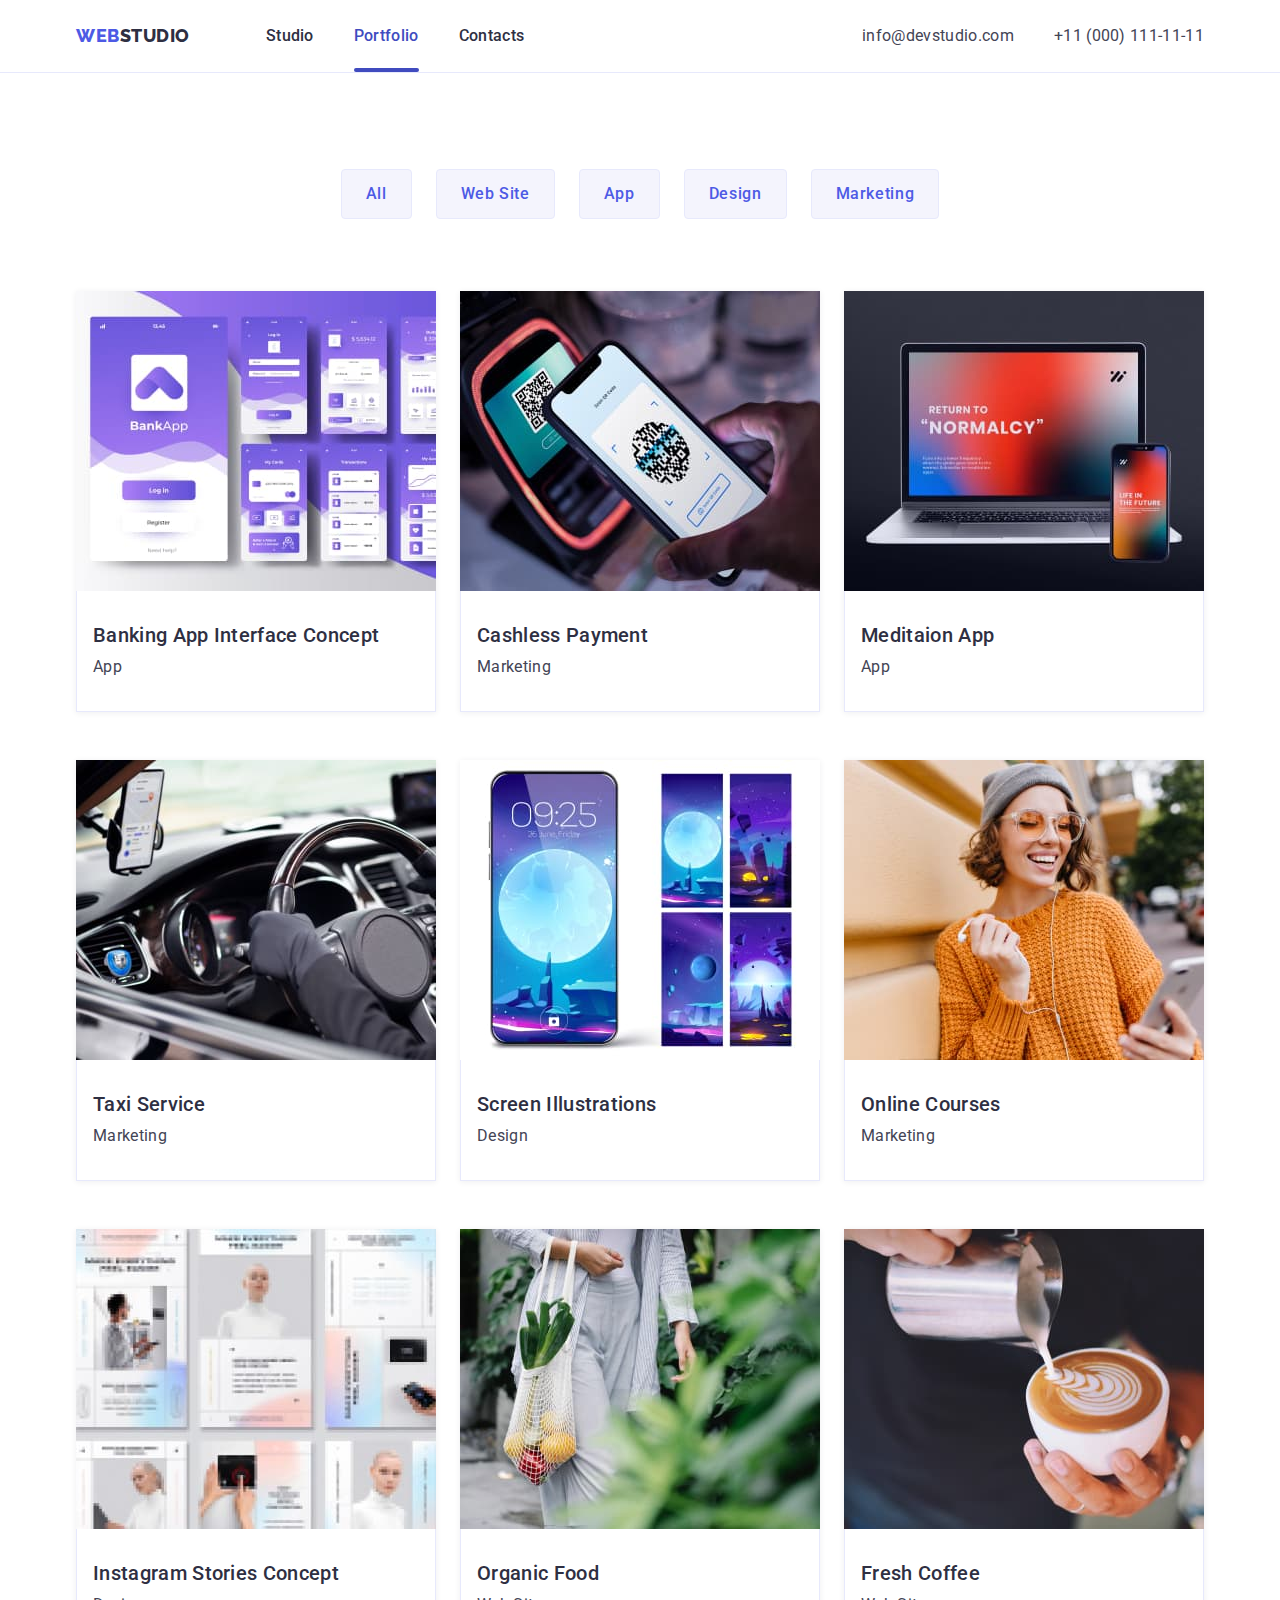
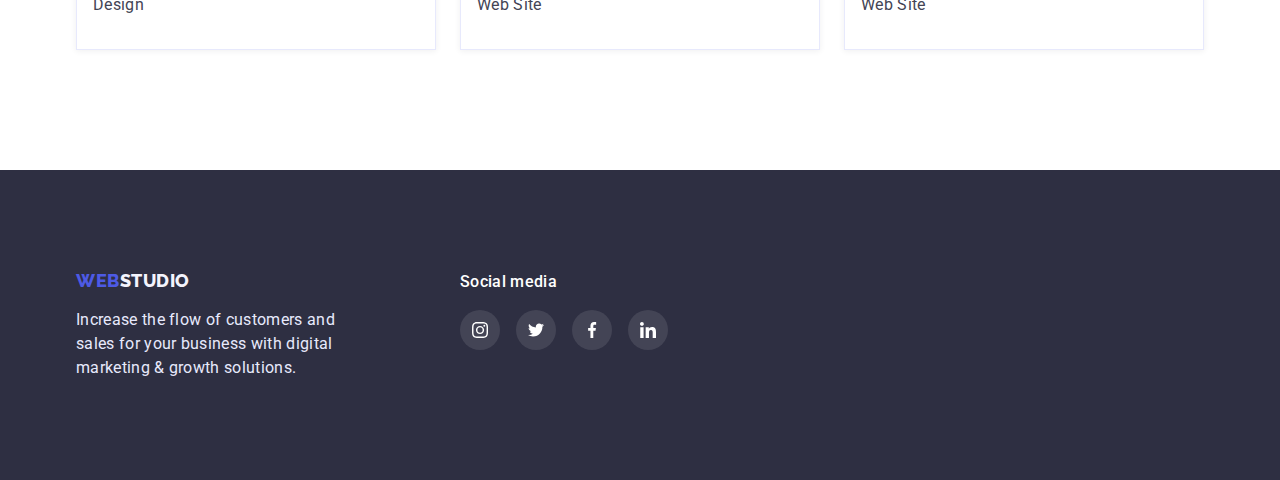
==== portfolio.html @ 0b88142a "copied homework5" ====
<!DOCTYPE html>
<html lang="en">
  <head>
    <meta charset="UTF-8" />
    <meta http-equiv="X-UA-Compatible" content="IE=edge" />
    <meta name="viewport" content="width=device-width, initial-scale=1.0" />
    <title>Portfolio</title>
    <link rel="preconnect" href="https://fonts.googleapis.com" />
    <link rel="preconnect" href="https://fonts.gstatic.com" crossorigin />
    <link
      href="https://fonts.googleapis.com/css2?family=Raleway:wght@800&family=Roboto:wght@400;500;700&display=swap"
      rel="stylesheet"
    />
    <link
      rel="stylesheet"
      href="https://cdn.jsdelivr.net/npm/modern-normalize@1.1.0/modern-normalize.min.css"
    />
    <link rel="stylesheet" href="./css/styles.css" />
  </head>
  <body>
    <header class="top-header">
      <div class="container header-container">
        <nav class="top-nav">
          <a class="link-logo link" href="./index.html"
            ><span class="web-top">Web</span
            ><span class="studio-top">Studio</span></a
          >
          <ul class="menu list">
            <li class="menu-item">
              <a class="menu-link link" href="./index.html">Studio</a>
            </li>
            <li class="menu-item">
              <a class="menu-link link active-menu" href="./portfolio.html">Portfolio</a>
            </li>
            <li class="menu-item">
              <a class="menu-link link" href="#">Contacts</a>
            </li>
          </ul>
        </nav>
        <!--contacts-->
        <ul class="list-contacts list">
          <li class="contact-item">
            <a class="email link" href="mailto:info@devstudio.com"
              >info@devstudio.com</a
            >
          </li>
          <li class="contact-item">
            <a class="phone-number link" href="tel:+110001111111"
              >+11 (000) 111-11-11</a
            >
          </li>
        </ul>
      </div>
    </header>
    <main>
      <!--Portfolio-->
      <section class="section-portfolio">
        <div class="container">
          <h1 class="visually-hidden">Portfolio</h1>
          <ul class="list-filter-buttons list list-indent">
            <li><button class="filter-button" type="button">All</button></li>
            <li>
              <button class="filter-button" type="button">Web Site</button>
            </li>
            <li><button class="filter-button" type="button">App</button></li>
            <li><button class="filter-button" type="button">Design</button></li>
            <li>
              <button class="filter-button" type="button">Marketing</button>
            </li>
          </ul>
          <ul class="our-works list list-indent">
            <li class="our-works-item">
              <a class="our-works-link link" href="#">
                <div class="our-works-wrapper">
                  <img
                    src="./images/portfolio/banking_app.jpg"
                    width="360"
                    height="300"
                    alt="Banking App"
                  />
                  <p class="overlay">
                    14 Stylish and User-Friendly App Design Concepts · Task
                    Manager App · Calorie Tracker App · Exotic Fruit Ecommerce
                    App · Cloud Storage App
                  </p>
                </div>
                <div class="our-works-description">
                  <h2 class="text-header-subtitle">
                    Banking App Interface Concept
                  </h2>
                  <p class="text-description">App</p>
                </div></a
              >
            </li>
            <li class="our-works-item">
              <a class="our-works-link link" href="#">
                <div class="our-works-wrapper">
                  <img
                    src="./images/portfolio/cashless_payment.jpg"
                    width="360"
                    height="300"
                    alt="Cashless Payment"
                  />
                  <p class="overlay">
                    14 Stylish and User-Friendly App Design Concepts · Task
                    Manager App · Calorie Tracker App · Exotic Fruit Ecommerce
                    App · Cloud Storage App
                  </p>
                </div>
                <div class="our-works-description">
                  <h2 class="text-header-subtitle">Cashless Payment</h2>
                  <p class="text-description">Marketing</p>
                </div></a
              >
            </li>
            <li class="our-works-item">
              <a class="our-works-link link" href="#">
                <div class="our-works-wrapper">
                  <img
                    src="./images/portfolio/meditation_app.jpg"
                    width="360"
                    height="300"
                    alt="Meditaion App"
                  />
                  <p class="overlay">
                    14 Stylish and User-Friendly App Design Concepts · Task
                    Manager App · Calorie Tracker App · Exotic Fruit Ecommerce
                    App · Cloud Storage App
                  </p>
                </div>
                <div class="our-works-description">
                  <h2 class="text-header-subtitle">Meditaion App</h2>
                  <p class="text-description">App</p>
                </div></a
              >
            </li>
            <li class="our-works-item">
              <a class="our-works-link link" href="#">
                <div class="our-works-wrapper">
                  <img
                    src="./images/portfolio/taxi_service.jpg"
                    width="360"
                    height="300"
                    alt="Taxi Service"
                  />
                  <p class="overlay">
                    14 Stylish and User-Friendly App Design Concepts · Task
                    Manager App · Calorie Tracker App · Exotic Fruit Ecommerce
                    App · Cloud Storage App
                  </p>
                </div>
                <div class="our-works-description">
                  <h2 class="text-header-subtitle">Taxi Service</h2>
                  <p class="text-description">Marketing</p>
                </div></a
              >
            </li>
            <li class="our-works-item">
              <a class="our-works-link link" href="#">
                <div class="our-works-wrapper">
                  <img
                    src="./images/portfolio/screen_illustrations.jpg"
                    width="360"
                    height="300"
                    alt="Screen Illustrations"
                  />
                  <p class="overlay">
                    14 Stylish and User-Friendly App Design Concepts · Task
                    Manager App · Calorie Tracker App · Exotic Fruit Ecommerce
                    App · Cloud Storage App
                  </p>
                </div>
                <div class="our-works-description">
                  <h2 class="text-header-subtitle">Screen Illustrations</h2>
                  <p class="text-description">Design</p>
                </div>
              </a>
            </li>
            <li class="our-works-item">
              <a class="our-works-link link" href="#">
                <div class="our-works-wrapper">
                  <img
                    src="./images/portfolio/online_courses.jpg"
                    width="360"
                    height="300"
                    alt="Online Courses"
                  />
                  <p class="overlay">
                    14 Stylish and User-Friendly App Design Concepts · Task
                    Manager App · Calorie Tracker App · Exotic Fruit Ecommerce
                    App · Cloud Storage App
                  </p>
                </div>
                <div class="our-works-description">
                  <h2 class="text-header-subtitle">Online Courses</h2>
                  <p class="text-description">Marketing</p>
                </div>
              </a>
            </li>
            <li class="our-works-item">
              <a class="our-works-link link" href="#">
                <div class="our-works-wrapper">
                  <img
                    src="./images/portfolio/instagram_stories.jpg"
                    width="360"
                    height="300"
                    alt="Instagram Stories Concept"
                  />
                  <p class="overlay">
                    14 Stylish and User-Friendly App Design Concepts · Task
                    Manager App · Calorie Tracker App · Exotic Fruit Ecommerce
                    App · Cloud Storage App
                  </p>
                </div>
                <div class="our-works-description">
                  <h2 class="text-header-subtitle">
                    Instagram Stories Concept
                  </h2>
                  <p class="text-description">Design</p>
                </div>
              </a>
            </li>
            <li class="our-works-item">
              <a class="our-works-link link" href="#">
                <div class="our-works-wrapper">
                  <img
                    src="./images/portfolio/organic_food.jpg"
                    width="360"
                    height="300"
                    alt="Organic Food"
                  />
                  <p class="overlay">
                    14 Stylish and User-Friendly App Design Concepts · Task
                    Manager App · Calorie Tracker App · Exotic Fruit Ecommerce
                    App · Cloud Storage App
                  </p>
                </div>
                <div class="our-works-description">
                  <h2 class="text-header-subtitle">Organic Food</h2>
                  <p class="text-description">Web Site</p>
                </div>
              </a>
            </li>
            <li class="our-works-item">
              <a class="our-works-link link" href="#">
                <div class="our-works-wrapper">
                  <img
                    src="./images/portfolio/fresh_coffee.jpg"
                    width="360"
                    height="300"
                    alt="Fresh Coffee"
                  />
                  <p class="overlay">
                    14 Stylish and User-Friendly App Design Concepts · Task
                    Manager App · Calorie Tracker App · Exotic Fruit Ecommerce
                    App · Cloud Storage App
                  </p>
                </div>
                <div class="our-works-description">
                  <h2 class="text-header-subtitle">Fresh Coffee</h2>
                  <p class="text-description">Web Site</p>
                </div>
              </a>
            </li>
          </ul>
        </div>
      </section>
    </main>
    <footer class="footer">
      <div class="container block-footer">
        <div class="footer-purpose">
          <a class="link-logo-bottom link" href="#"
            ><span class="web-bottom">Web</span
            ><span class="studio-bottom">Studio</span></a
          >
          <p class="text-footer">
            Increase the flow of customers and sales for your business with
            digital marketing & growth solutions.
          </p>
        </div>
        <div>
          <h2 class="social-title">Social media</h2>
          <ul class="footer-list list">
            <li class="footer-list-item">
              <a href="" class="footer-list-link">
                <svg class="footer-list-icon" width="16" height="16">
                  <use href="./images/icons.svg#icon-instagram"></use>
                </svg>
              </a>
            </li>
            <li class="footer-list-item">
              <a href="" class="footer-list-link">
                <svg class="footer-list-icon" width="16" height="16">
                  <use href="./images/icons.svg#icon-twitter"></use>
                </svg>
              </a>
            </li>
            <li class="footer-list-item">
              <a href="" class="footer-list-link">
                <svg class="footer-list-icon" width="16" height="16">
                  <use href="./images/icons.svg#icon-facebook"></use>
                </svg>
              </a>
            </li>
            <li class="footer-list-item">
              <a href="" class="footer-list-link">
                <svg class="footer-list-icon" width="16" height="16">
                  <use href="./images/icons.svg#icon-linkedin"></use>
                </svg>
              </a>
            </li>
          </ul>
        </div>
      </div>
    </footer>
  </body>
</html>
---- css/styles.css ----
/*variables*/
:root {
  --dark-text-color: #434455;
  --light-text-color: #ffffff;
  --dark-header-color: #2e2f42;
  --hover-link-color: #4d5ae5;
  --focus-button-color: #404bbf;
  --footer-text-color: #e7e9fc;
  --logo-bottom-color: #f4f4fd;
  --light-slate: #8e8f99;
  --green: #31d0aa;
  --transition-timing: 250ms cubic-bezier(0.4, 0, 0.2, 1);
}
/*common styles*/
body {
  font-family: "Roboto", sans-serif;
  letter-spacing: 0.02em;
  background: var(--light-text-color);
}

.list {
  list-style: none;
  padding: 0;
  margin: 0;
}
.list-indent {
  column-gap: 24px;
  row-gap: 48px;
  display: flex;
}

.link {
  text-decoration: none;
}

h1,
h2,
h3,
p {
  margin-top: 0;
  margin-bottom: 0;
}

img {
  display: block;
}

button {
  cursor: pointer;
}
/*components */
.container {
  width: 1158px;
  margin-left: auto;
  margin-right: auto;
  padding-left: 15px;
  padding-right: 15px;
}

.text-header-title {
  font-weight: 700;
  font-size: 36px;
  line-height: 1.11;
  text-align: center;
  text-transform: capitalize;
  color: var(--dark-header-color);
  margin-bottom: 72px;
}

.text-header-subtitle {
  font-weight: 500;
  font-size: 20px;
  line-height: 1.2;
  color: var(--dark-header-color);
  margin-bottom: 8px;
}

.text-description {
  font-size: 16px;
  line-height: 1.5;
  color: var(--dark-text-color);
}

.visually-hidden {
  position: absolute;
  width: 1px;
  height: 1px;
  margin: -1px;
  border: 0;
  padding: 0;
  white-space: nowrap;
  clip-path: inset(100%);
  clip: rect(0 0 0 0);
  overflow: hidden;
}
/*header*/
.top-header {
  background: var(--light-text-color);
  border-bottom: 1px solid var(--footer-text-color);
}

.header-container {
  display: flex;
  align-items: center;
}
/*nav*/
.top-nav {
  display: flex;
  align-items: center;
}

.link-logo {
  font-family: "Raleway";
  font-weight: 800;
  font-size: 18px;
  letter-spacing: 0.03em;
  text-transform: uppercase;
  margin-right: 76px;
  display: block;
  padding-top: 24px;
  padding-bottom: 24px;
}

.web-top {
  line-height: 1.33;
  color: var(--hover-link-color);
}

.studio-top {
  line-height: 1.33;
  color: var(--dark-header-color);
}

.menu {
  align-items: center;
  display: flex;
}

.menu-item:not(:last-child) {
  margin-right: 40px;
}

.menu-link {
  font-weight: 500;
  font-size: 16px;
  line-height: 1.5;
  color: var(--dark-header-color);
  display: block;
  padding-top: 24px;
  padding-bottom: 24px;
  transition: color var(--transition-timing);
}

.menu-link:hover,
.menu-link:focus {
  color: var(--focus-button-color);
}

.active-menu {
  position: relative;
  color: var(--focus-button-color);
}
.active-menu::after {
  content: "";
  background: var(--focus-button-color);
  border-radius: 2px;
  display: block;
  width: 100%;
  height: 4px;
  position: absolute;
  left: 0px;
  bottom: 0px;
}

/*contacts*/
.list-contacts {
  margin-left: auto;
  display: flex;
}

.contact-item:not(:last-child) {
  margin-right: 40px;
}

.email,
.phone-number {
  font-size: 16px;
  line-height: 1.5;
  color: var(--dark-text-color);
  padding-top: 24px;
  padding-bottom: 24px;
  display: block;
  transition: color var(--transition-timing);
}
.email:hover,
.email:focus,
.phone-number:hover,
.phone-number:focus {
  color: var(--hover-link-color);
}

/*hero*/
.hero {
  background: var(--dark-header-color);
  text-align: center;
  padding-bottom: 188px;
  padding-top: 188px;
  background-image: linear-gradient(
      rgba(46, 47, 66, 0.7),
      rgba(46, 47, 66, 0.7)
    ),
    url(../images/hero_image.jpg);
  max-width: 1440рх;
  background-repeat: no-repeat;
  background-position: center;
  background-color: var(--dark-header-color);
}

.hero-title {
  margin-top: 0;
  margin-bottom: 48px;
  font-weight: 500;
  font-size: 56px;
  line-height: 1.07;
  color: var(--light-text-color);
  margin-bottom: 48px;
}
.modal-button {
  font-family: "Roboto", sans-serif;
  font-weight: 500;
  font-size: 16px;
  line-height: 1.5;
  text-align: center;
  min-width: 169px;
  padding: 16px 32px;
  letter-spacing: 0.04em;
  color: var(--light-text-color);
  background: var(--hover-link-color);
  box-shadow: 0px 4px 4px rgba(0, 0, 0, 0.15);
  border-radius: 4px;
  border: none;
  transition: background var(--transition-timing),
    box-shadow var(--transition-timing);
}

.modal-button:hover,
.modal-button:focus {
  background: var(--focus-button-color);
  box-shadow: 0px 4px 4px rgba(0, 0, 0, 0.15);
  border-radius: 4px;
}

/*feature*/
.section-feature {
  padding-top: 120px;
}

.feature-item {
  width: 264px;
}
.feature-item::before {
  display: block;
  content: "";
  height: 112px;
  background-size: 64px;
  background-repeat: no-repeat;
  background-position: center;
  background-color: var(--logo-bottom-color);
  margin-bottom: 8px;
}
.icon-antenna::before {
  background-image: url(../images/icons/antenna.svg);
}
.icon-clock::before {
  background-image: url(../images/icons/clock.svg);
}
.icon-diagram::before {
  background-image: url(../images/icons/diagram.svg);
}
.icon-astronaut::before {
  background-image: url(../images/icons/astronaut.svg);
}
/*What are we doing*/
.section-our-works {
  padding-top: 120px;
  padding-bottom: 120px;
}

/*Our Team*/
.section-our-team {
  background: var(--logo-bottom-color);
  padding-top: 120px;
  padding-bottom: 120px;
}

.our-team-item {
  box-shadow: 0px 1px 6px rgba(46, 47, 66, 0.08),
    0px 1px 1px rgba(46, 47, 66, 0.16), 0px 2px 1px rgba(46, 47, 66, 0.08);
  border-radius: 0px 0px 4px 4px;
}

.our-team-description {
  padding: 24px 16px;
  text-align: center;
  background: var(--light-text-color);
}

.social-list {
  display: flex;
  justify-content: center;
  gap: 24px;
  margin-top: 8px;
}
.social-list-item {
  width: 40px;
  height: 40px;
}
.social-list-link {
  display: flex;
  justify-content: center;
  align-items: center;
  width: 100%;
  height: 100%;
  border-radius: 50%;
  background-color: var(--hover-link-color);
  transition: background-color var(--transition-timing);
}

.social-list-link:hover,
.social-list-link:focus {
  background-color: var(--focus-button-color);
}
.social-list-icon {
  fill: var(--light-text-color);
  transition: fill var(--transition-timing);
}
.social-list-icon:hover,
.social-list-icon:focus {
  fill: var(--logo-bottom-color);
}
/*Customers*/
.section-customers {
  padding-top: 130px;
  padding-bottom: 120px;
}
.customer-list-item {
  width: 168px;
  height: 88px;
}
.customer-list-link {
  width: 100%;
  height: 100%;
  display: flex;
  justify-content: center;
  align-items: center;
  border: 1px solid #8e8f99;
  border-radius: 4px;
  color: #8e8f99;
  transition: color var(--transition-timing), border var(--transition-timing);
}
.customer-list-icon {
  fill: currentColor;
}
.customer-list-link:hover,
.customer-list-link:focus {
  border: 1px solid var(--focus-button-color);
  color: var(--focus-button-color);
}

/*footer*/
.footer {
  background: var(--dark-header-color);
  padding-top: 100px;
  padding-bottom: 100px;
}
.block-footer {
  display: flex;
}

.text-footer {
  font-size: 16px;
  line-height: 1.5;
  color: var(--footer-text-color);
  margin-top: 16px;
  width: 264px;
}
.footer-purpose {
  margin-right: 120px;
}
.link-logo-bottom {
  font-family: "Raleway";
  font-weight: 800;
  font-size: 18px;
  letter-spacing: 0.03em;
  text-transform: uppercase;
  margin-right: 76px;
  display: block;
}
.web-bottom {
  line-height: 1.17;
  color: var(--hover-link-color);
}

.studio-bottom {
  line-height: 1.17;
  color: var(--logo-bottom-color);
}

.social-title {
  font-weight: 500;
  font-size: 16px;
  line-height: 1.5;
  color: var(--light-text-color);
}
.footer-list {
  display: flex;
  justify-content: center;
  gap: 16px;
  margin-top: 16px;
}
.footer-list-item {
  width: 40px;
  height: 40px;
}
.footer-list-link {
  display: flex;
  justify-content: center;
  align-items: center;
  width: 100%;
  height: 100%;
  border-radius: 50%;
  background-color: rgba(255, 255, 255, 0.1);
  transition: background-color var(--transition-timing);
}

.footer-list-link:hover,
.footer-list-link:focus {
  background-color: var(--green);
}

.footer-list-icon {
  fill: var(--light-text-color);
  transition: fill var(--transition-timing);
}

.footer-list-icon:hover,
.footer-list-icon:focus {
  fill: var(--logo-bottom-color);
}

/*Portfolio*/
.section-portfolio {
  padding-top: 96px;
  padding-bottom: 120px;
}
/*filters*/
.list-filter-buttons {
  margin-bottom: 72px;
  justify-content: center;
}
.filter-button {
  font-family: "Roboto", sans-serif;
  background: var(--logo-bottom-color);
  border: 1px solid var(--footer-text-color);
  border-radius: 4px;
  font-weight: 500;
  font-size: 16px;
  line-height: 1.5;
  align-items: center;
  text-align: center;
  letter-spacing: 0.04em;
  color: var(--hover-link-color);
  padding: 12px 24px;
  transition: color var(--transition-timing), background var(--transition-timing);
}
.filter-button:hover,
.filter-button:focus {
  color: var(--light-text-color);
  background: var(--focus-button-color);
  box-shadow: 0px 3px 1px rgba(0, 0, 0, 0.1), 0px 2px 1px rgba(0, 0, 0, 0.08),
    0px 2px 2px rgba(0, 0, 0, 0.12);
}
/*cards*/
.our-works {
  flex-wrap: wrap;
}

.our-works-item {
  box-shadow: 0px 1px 6px rgba(46, 47, 66, 0.08);
  box-sizing: border-box;
  flex-basis: calc((100% - 48px) / 3);
}
.our-works-link {
  display: block;
}
.our-works-link:hover,
.our-works-link:focus {
  box-shadow: 0px 1px 6px rgba(46, 47, 66, 0.08),
    0px 1px 1px rgba(46, 47, 66, 0.16), 0px 2px 1px rgba(46, 47, 66, 0.08);
}
.our-works-wrapper {
  position: relative;
  overflow: hidden;
}

.overlay {
  font-size: 16px;
  line-height: 1.5;
  color: var(--logo-bottom-color);
  background: var(--hover-link-color);
  padding: 40px 32px;

  position: absolute;
  top: 0;
  left: 0;
  width: 100%;
  height: 100%;
  overflow-y: scroll;
  transform: translate(0, 100%);
  transition: transform var(--transition-timing);
}
.our-works-link:hover .overlay,
.our-works-link:focus .overlay {
  transform: translate(0, 0);
}

.our-works-description {
  padding-top: 32px;
  padding-bottom: 32px;
  padding-left: 16px;
  background: var(--light-text-color);
  border: 1px solid var(--footer-text-color);
  border-top: none;
}

/*modal window*/
.backdrop {
  position: fixed;
  top: 0;
  left: 0;
  width: 100%;
  height: 100%;
  z-index: 100;
  background: rgba(46, 47, 66, 0.4);
  transition: opacity var(--transition-timing),
    visibility var(--transition-timing);
}
.backdrop.is-hidden {
  opacity: 0;
  visibility: hidden;
  pointer-events: none;
}
.backdrop.is-hidden .modal {
  transform: translate(-50%, -50%) scale(0.8);
}

.modal {
  width: 408px;
  height: 576px;
  background-color: #fcfcfc;
  position: absolute;
  top: 50%;
  left: 50%;
  transform: translate(-50%, -50%) scale(1);
  transition: transform var(--transition-timing);
  box-shadow: 0px 1px 1px rgba(0, 0, 0, 0.14), 0px 1px 3px rgba(0, 0, 0, 0.12),
    0px 2px 1px rgba(0, 0, 0, 0.2);
  border-radius: 4px;
}
.modal-close-btn {
  background: var(--footer-text-color);
  border: 1px solid rgba(0, 0, 0, 0.1);
  border-radius: 50%;
  padding: 0;
  width: 24px;
  height: 24px;
  display: flex;
  justify-content: center;
  align-items: center;
  position: absolute;
  top: 24px;
  right: 24px;
}
.modal-close-btn:hover,
.modal-close-btn:focus {
  background: var(--focus-button-color);
}

.modal-close-btn:hover .modal-close-btn-icon,
.modal-close-btn:focus .modal-close-btn-icon {
  fill: var(--light-text-color);
}
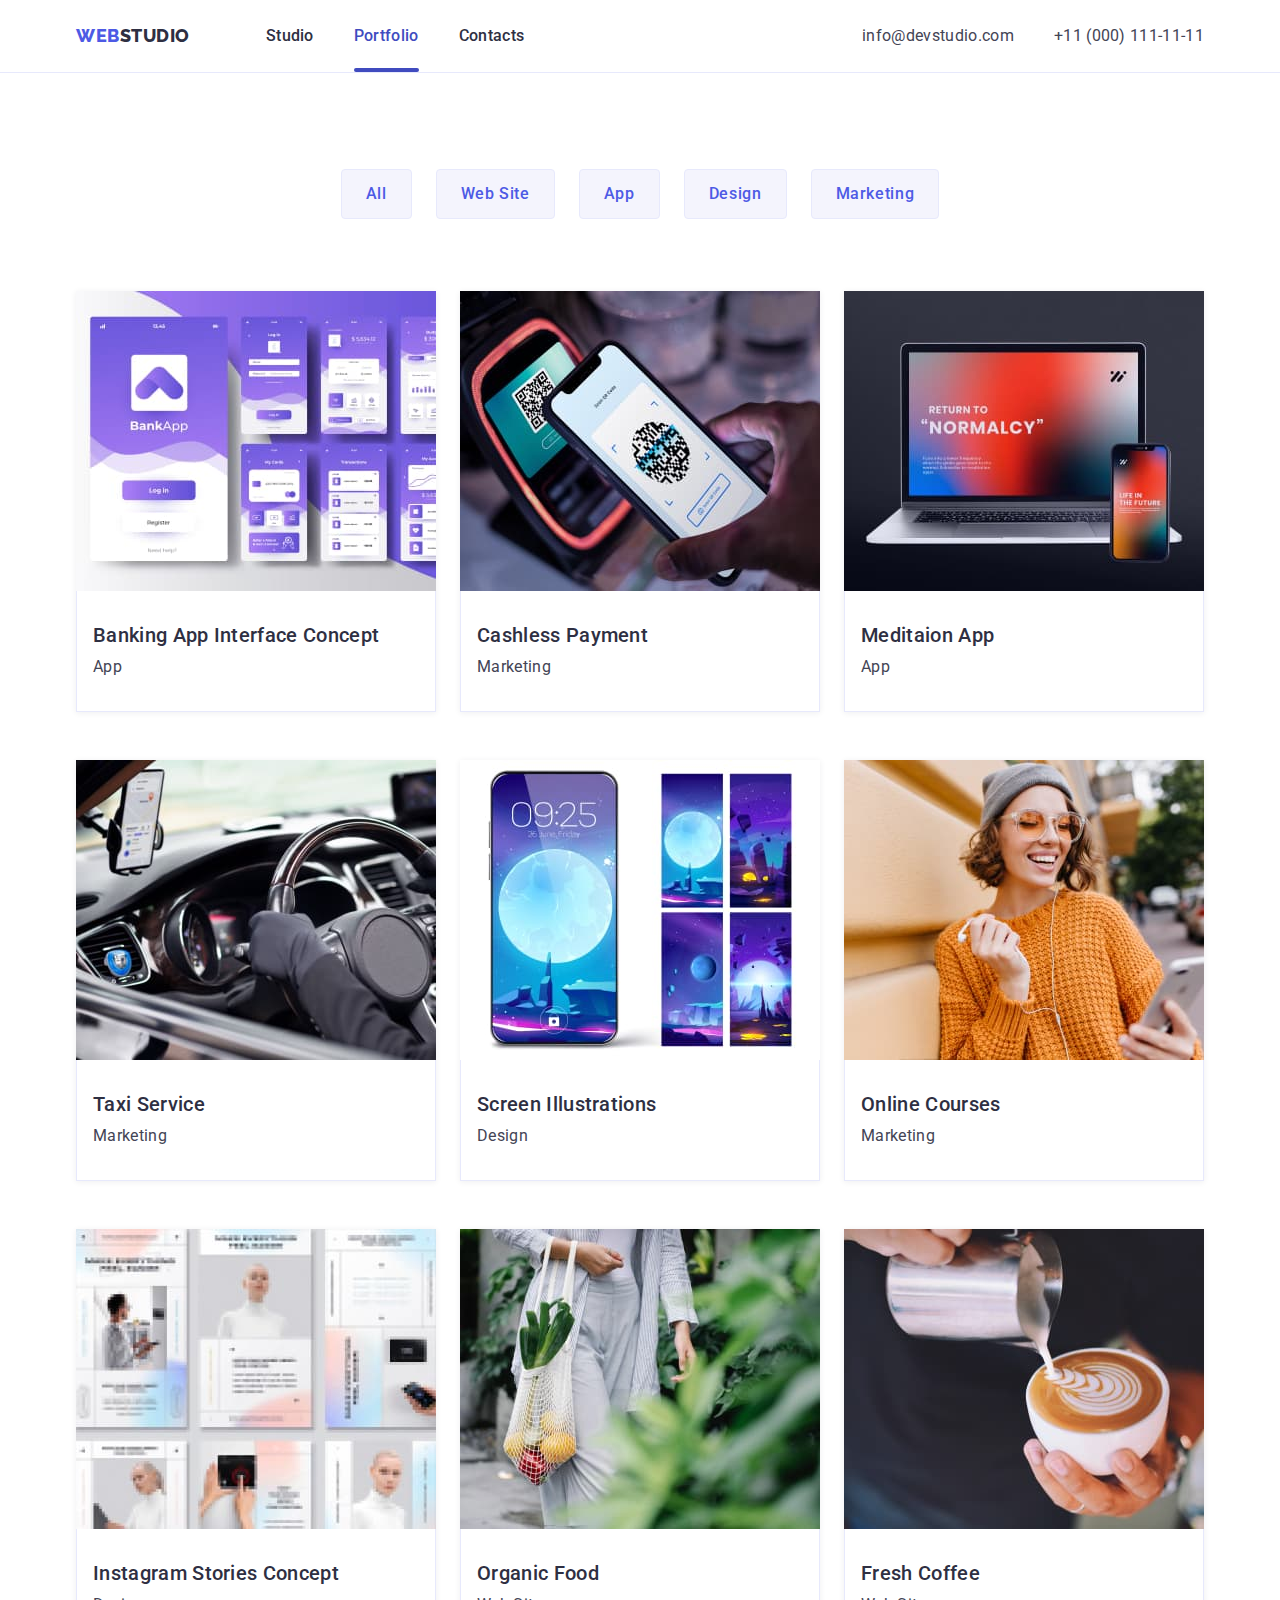
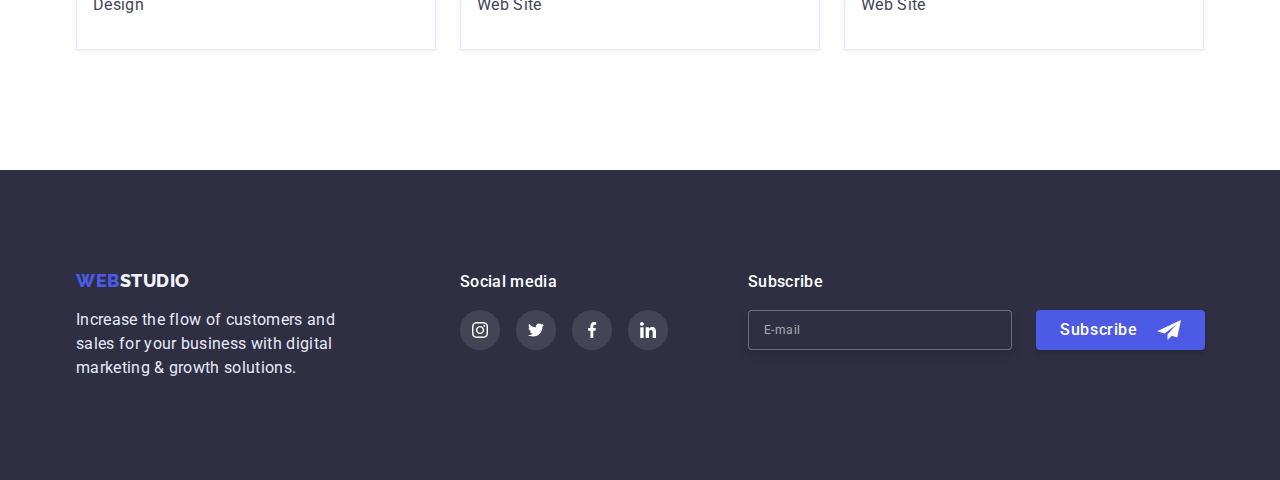
==== commit 28255f58: "footer subscribe" ====
--- a/portfolio.html
+++ b/portfolio.html
@@ -30,7 +30,9 @@
               <a class="menu-link link" href="./index.html">Studio</a>
             </li>
             <li class="menu-item">
-              <a class="menu-link link active-menu" href="./portfolio.html">Portfolio</a>
+              <a class="menu-link link active-menu" href="./portfolio.html"
+                >Portfolio</a
+              >
             </li>
             <li class="menu-item">
               <a class="menu-link link" href="#">Contacts</a>
@@ -311,6 +313,30 @@
             </li>
           </ul>
         </div>
+        <form class="subscription-form">
+          <p class="subscription-text">Subscribe</p>
+          <div class="subscription-block">
+            <div class="subscription-form-field">
+              <input
+                id="subscribe-email"
+                type="email"
+                name="user_email"
+                class="subscription-form-input"
+                placeholder=" "
+                required
+              />
+              <label for="subscribe-email" class="subscription-form-label">
+                E-mail
+              </label>
+            </div>
+            <button type="submit" class="subscription-form-submit modal-button">
+              Subscribe
+              <svg class="subscription-form-icon" width="24" height="24">
+                <use href="./images/icons.svg#icon-send"></use>
+              </svg>
+            </button>
+          </div>
+        </form>
       </div>
     </footer>
   </body>
--- a/css/styles.css
+++ b/css/styles.css
@@ -405,7 +405,7 @@
   line-height: 1.17;
   color: var(--logo-bottom-color);
 }
-
+/*footer social*/
 .social-title {
   font-weight: 500;
   font-size: 16px;
@@ -447,7 +447,65 @@
 .footer-list-icon:focus {
   fill: var(--logo-bottom-color);
 }
-
+/*footer subscription*/
+.subscription-form {
+  margin-left: 80px;
+}
+.subscription-text {
+  font-weight: 500;
+  font-size: 16px;
+  line-height: 1.5;
+  color: var(--light-text-color);
+  margin-bottom: 16px;
+}
+.subscription-block {
+  display: flex;
+}
+.subscription-form-field {
+  position: relative;
+  margin-right: 24px;
+}
+.subscription-form-input {
+  background-color: var(--dark-header-color);
+  border: 1px solid rgba(255, 255, 255, 0.3);
+  filter: drop-shadow(0px 4px 4px rgba(0, 0, 0, 0.15));
+  border-radius: 4px;
+  height: 40px;
+  width: 264px;
+  color: var(--light-text-color);
+  padding-left: 16px;
+}
+.subscription-form-label {
+  position: absolute;
+  top: 50%;
+  left: 16px;
+  transform: translateY(-50%);
+  font-weight: 400;
+  font-size: 12px;
+  line-height: 2;
+  letter-spacing: 0.04em;
+  color: rgba(255, 255, 255, 0.6);
+  transition: transform var(--transition-timing);
+}
+.subscription-form-input:focus {
+  outline: none;
+  border-color: var(--green);
+}
+.subscription-form-input:focus + .subscription-form-label,
+.subscription-form-input:not(:placeholder-shown) + .subscription-form-label {
+  transform: translate(-16px, -40px);
+}
+
+.subscription-form-submit {
+  height: 40px;
+  padding: 8px 24px;
+  display: flex;
+  align-items: center;
+  justify-content: space-between;
+}
+.subscription-form-icon {
+  fill: var(--light-text-color);
+}
 /*Portfolio*/
 .section-portfolio {
   padding-top: 96px;
@@ -471,7 +529,8 @@
   letter-spacing: 0.04em;
   color: var(--hover-link-color);
   padding: 12px 24px;
-  transition: color var(--transition-timing), background var(--transition-timing);
+  transition: color var(--transition-timing),
+    background var(--transition-timing);
 }
 .filter-button:hover,
 .filter-button:focus {
@@ -566,6 +625,7 @@
   box-shadow: 0px 1px 1px rgba(0, 0, 0, 0.14), 0px 1px 3px rgba(0, 0, 0, 0.12),
     0px 2px 1px rgba(0, 0, 0, 0.2);
   border-radius: 4px;
+  padding: 72px 24px 24px;
 }
 .modal-close-btn {
   background: var(--footer-text-color);
@@ -590,3 +650,98 @@
 .modal-close-btn:focus .modal-close-btn-icon {
   fill: var(--light-text-color);
 }
+/*modal form*/
+.contacting-user {
+  margin-bottom: 16px;
+  font-weight: 500;
+  font-size: 16px;
+  line-height: 1.5;
+  text-align: center;
+  color: var(--dark-header-color);
+}
+.modal-form {
+  display: flex;
+  flex-direction: column;
+}
+.modal-form-field {
+  margin-bottom: 8px;
+}
+.modal-form-input-desc {
+  display: block;
+  margin-bottom: 4px;
+  font-size: 12px;
+  line-height: 1.16;
+  letter-spacing: 0.01em;
+  color: var(--light-slate);
+}
+.modal-form-input-wrapper {
+  display: block;
+  position: relative;
+}
+.modal-form-input {
+  width: 100%;
+  height: 40px;
+  border: 1px solid rgba(33, 33, 33, 0.2);
+  border-radius: 4px;
+  padding-left: 38px;
+  transition: border-color var(--transition-timing);
+}
+.modal-form-input:focus {
+  outline: none;
+  border-color: var(--hover-link-color);
+}
+.modal-form-input-icon {
+  position: absolute;
+  top: 50%;
+  left: 16px;
+  transform: translateY(-50%);
+  fill: var(--dark-header-color);
+  transition: fill var(--transition-timing);
+}
+.modal-form-input:focus + .modal-form-input-icon {
+  fill: var(--hover-link-color);
+}
+.modal-form-comment {
+  resize: none;
+  padding: 8px 16px;
+  width: 100%;
+  height: 120px;
+  border: 1px solid rgba(33, 33, 33, 0.2);
+  border-radius: 4px;
+}
+.modal-form-comment:focus {
+  outline: none;
+  border-color: var(--hover-link-color);
+}
+.modal-form-comment::placeholder {
+  font-size: 12px;
+  line-height: 1.33;
+  letter-spacing: 0.04em;
+  color: rgba(117, 117, 117, 0.5);
+}
+.modal-form-check-desc {
+  font-size: 12px;
+  line-height: 1.33;
+  letter-spacing: 0.04em;
+  color: #757575;
+  display: flex;
+  align-items: center;
+  margin-bottom: 24px;
+}
+.modal-form-check-desc::before {
+  display: block;
+  content: "";
+  width: 16px;
+  height: 16px;
+  background-repeat: no-repeat;
+  background-position: center;
+  background-image: url(../images/icons/property.svg);
+  margin-right: 8px;
+}
+.modal-form-check:checked + .modal-form-check-desc::before {
+  background-image: url(../images/icons/property-click.svg);
+}
+
+.modal-form-submit {
+  align-self: center;
+}
